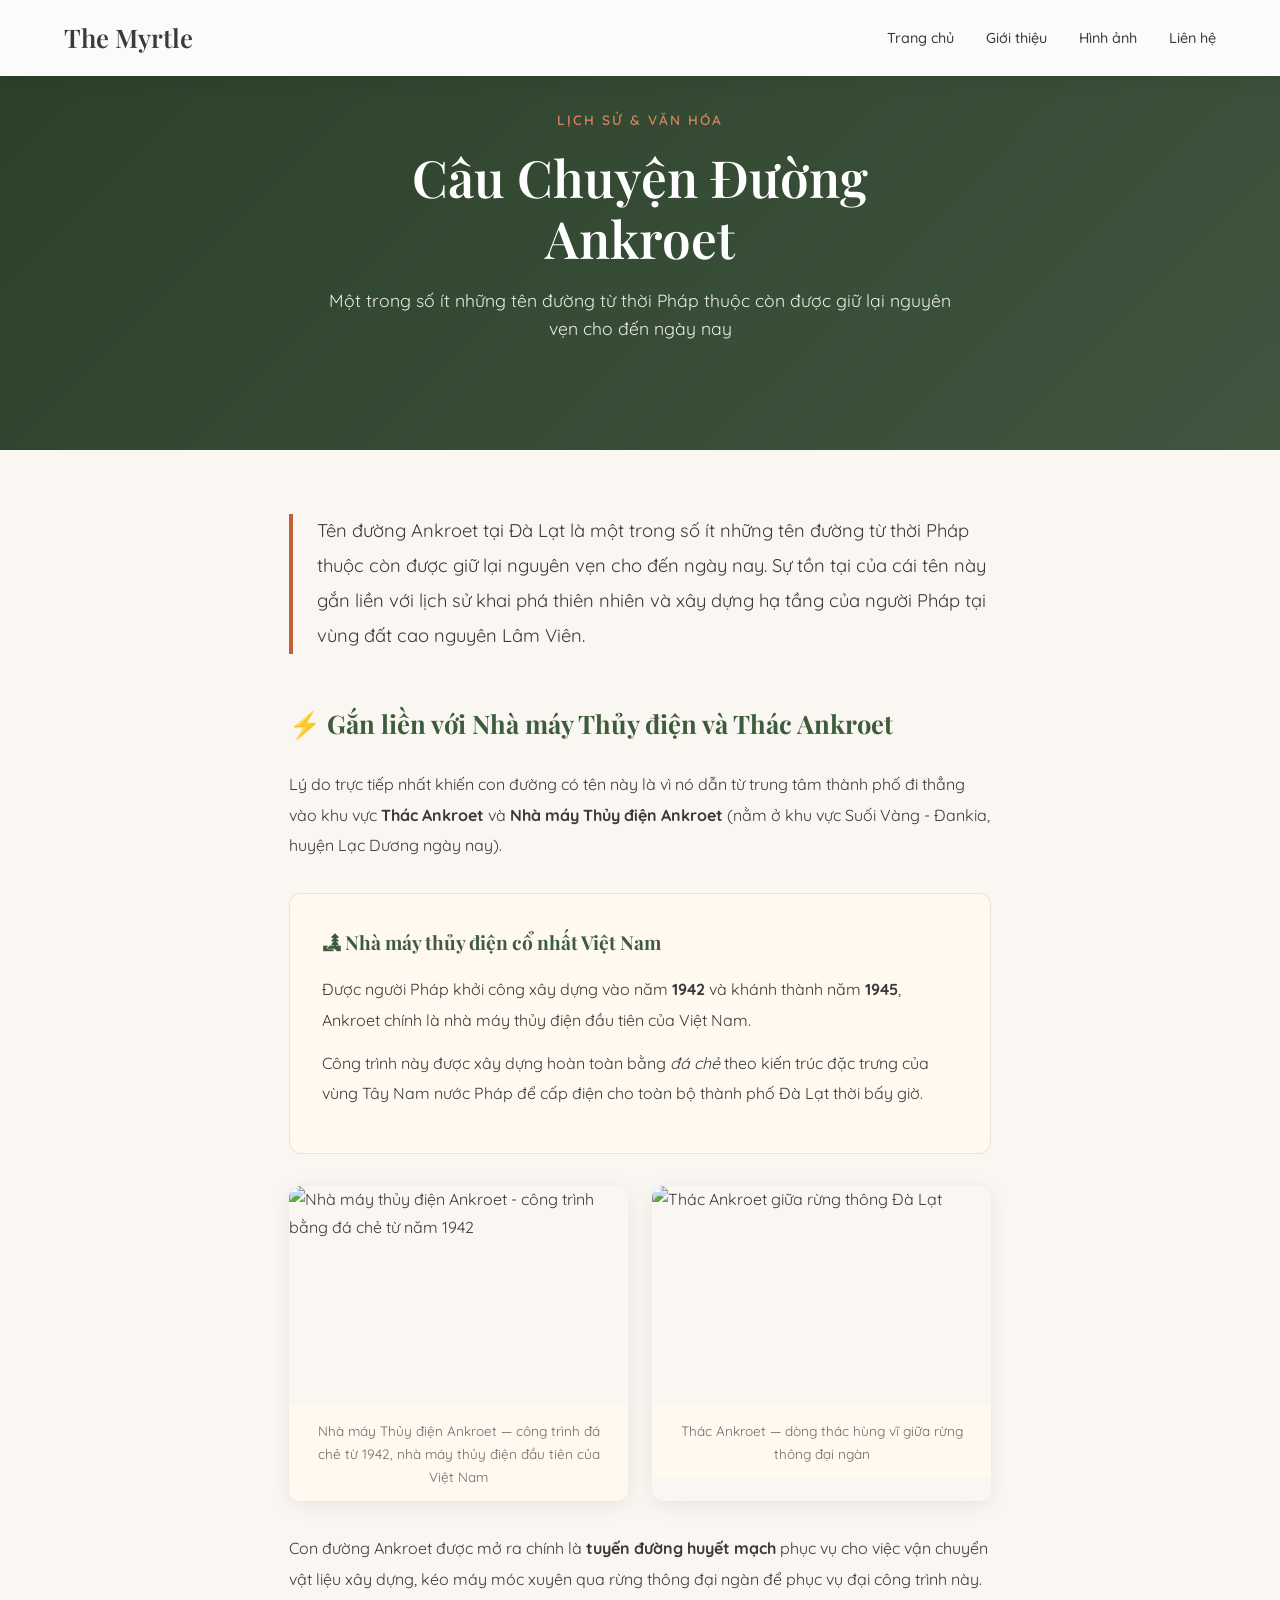
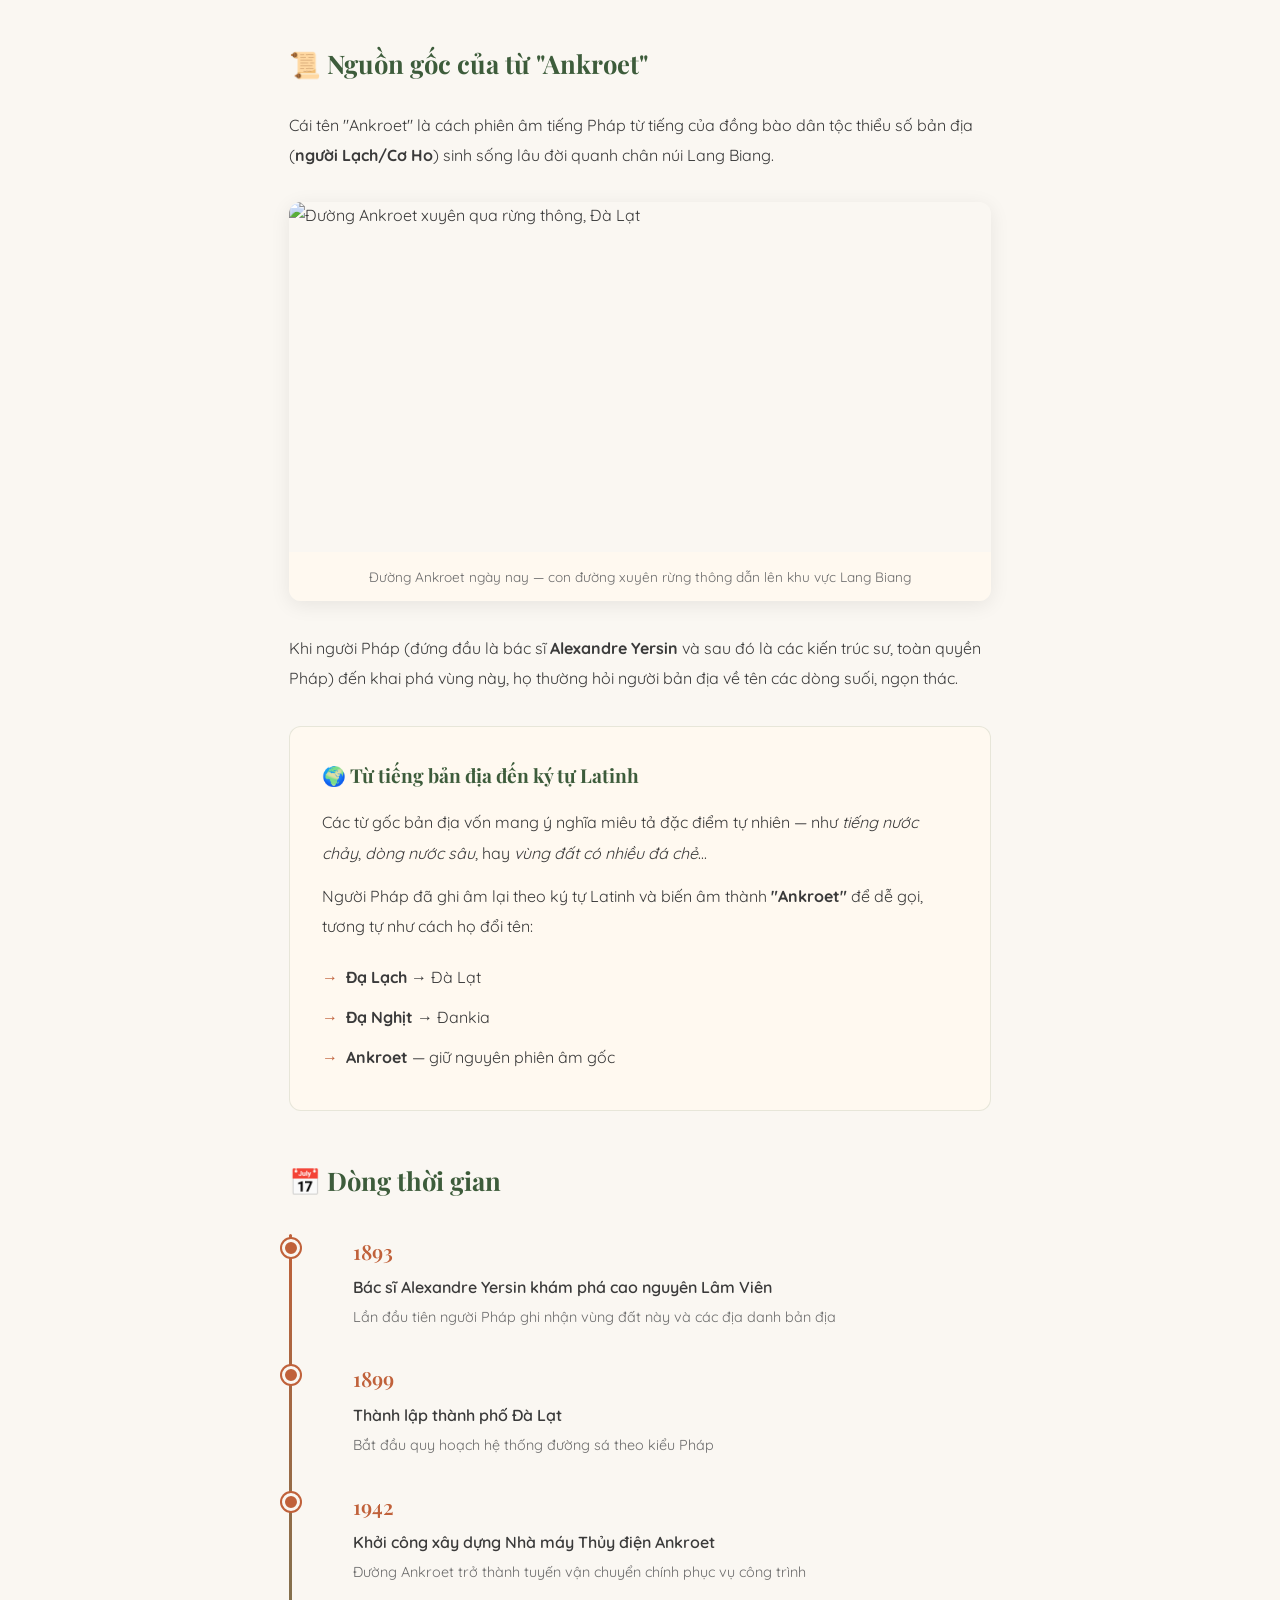
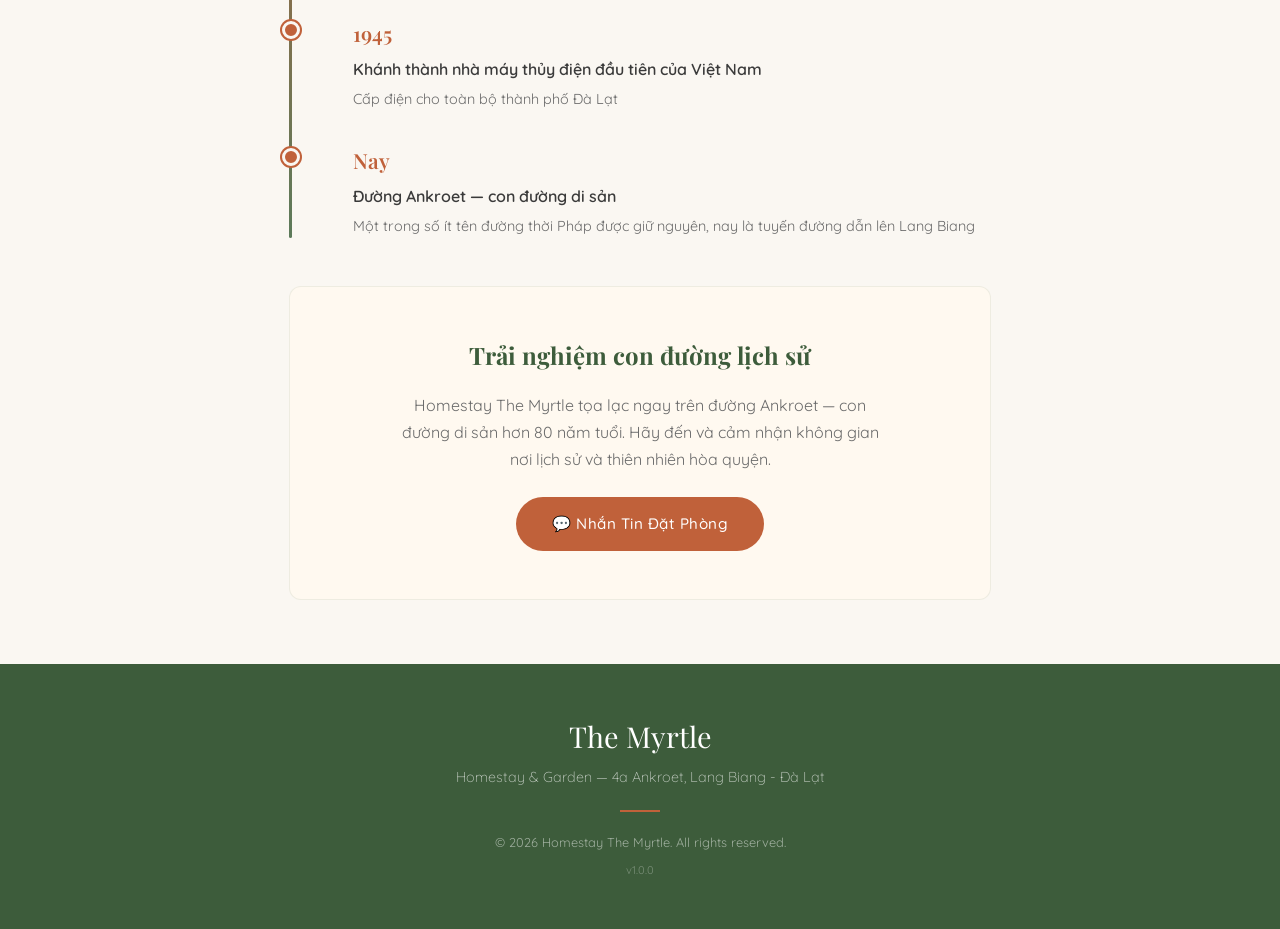
==== ankroet.html @ 42a33ee9 "Add Ankroet history page - story of the road name" ====
<!DOCTYPE html>
<html lang="vi">
<head>
    <meta charset="UTF-8">
    <meta name="viewport" content="width=device-width, initial-scale=1.0">
    <title>Câu chuyện đường Ankroet - Homestay The Myrtle</title>
    <meta name="description" content="Khám phá lịch sử con đường Ankroet - tuyến đường từ thời Pháp thuộc dẫn đến nhà máy thủy điện cổ nhất Việt Nam.">

    <link rel="icon" type="image/png" href="favicon.png">

    <!-- Open Graph -->
    <meta property="og:type" content="article">
    <meta property="og:title" content="Câu chuyện đường Ankroet - Đà Lạt">
    <meta property="og:description" content="Tên đường Ankroet là một trong số ít những tên đường từ thời Pháp thuộc còn được giữ lại nguyên vẹn cho đến ngày nay.">
    <meta property="og:image" content="images/og-image.jpg">

    <link rel="preconnect" href="https://fonts.googleapis.com">
    <link rel="preconnect" href="https://fonts.gstatic.com" crossorigin>
    <link href="https://fonts.googleapis.com/css2?family=Playfair+Display:ital,wght@0,400;0,600;1,400&family=Quicksand:wght@300;400;500;600&family=Noto+Sans+JP:wght@300;400;500&family=Noto+Sans+SC:wght@300;400;500&display=swap" rel="stylesheet">
    <link rel="stylesheet" href="style.css">
    <link rel="stylesheet" href="ankroet.css">
</head>
<body>
    <!-- Navigation -->
    <nav class="navbar navbar-solid">
        <div class="nav-container">
            <a href="index.html" class="nav-logo">The Myrtle</a>
            <ul class="nav-links">
                <li><a href="index.html">Trang chủ</a></li>
                <li><a href="index.html#about">Giới thiệu</a></li>
                <li><a href="index.html#gallery">Hình ảnh</a></li>
                <li><a href="index.html#contact">Liên hệ</a></li>
            </ul>
            <button class="nav-toggle" aria-label="Menu">
                <span></span>
                <span></span>
                <span></span>
            </button>
        </div>
    </nav>

    <!-- Article Header -->
    <section class="article-hero">
        <div class="article-hero-overlay"></div>
        <div class="article-hero-content">
            <p class="article-category">Lịch sử & Văn hóa</p>
            <h1>Câu Chuyện Đường Ankroet</h1>
            <p class="article-intro">Một trong số ít những tên đường từ thời Pháp thuộc còn được giữ lại nguyên vẹn cho đến ngày nay</p>
        </div>
    </section>

    <!-- Article Content -->
    <article class="article">
        <div class="container article-container">

            <div class="article-lead">
                <p>Tên đường Ankroet tại Đà Lạt là một trong số ít những tên đường từ thời Pháp thuộc còn được giữ lại nguyên vẹn cho đến ngày nay. Sự tồn tại của cái tên này gắn liền với lịch sử khai phá thiên nhiên và xây dựng hạ tầng của người Pháp tại vùng đất cao nguyên Lâm Viên.</p>
            </div>

            <!-- Section 1 -->
            <section class="article-section">
                <h2>&#9889; Gắn liền với Nhà máy Thủy điện và Thác Ankroet</h2>

                <p>Lý do trực tiếp nhất khiến con đường có tên này là vì nó dẫn từ trung tâm thành phố đi thẳng vào khu vực <strong>Thác Ankroet</strong> và <strong>Nhà máy Thủy điện Ankroet</strong> (nằm ở khu vực Suối Vàng - Đankia, huyện Lạc Dương ngày nay).</p>

                <div class="article-highlight">
                    <h3>&#127966; Nhà máy thủy điện cổ nhất Việt Nam</h3>
                    <p>Được người Pháp khởi công xây dựng vào năm <strong>1942</strong> và khánh thành năm <strong>1945</strong>, Ankroet chính là nhà máy thủy điện đầu tiên của Việt Nam.</p>
                    <p>Công trình này được xây dựng hoàn toàn bằng <em>đá chẻ</em> theo kiến trúc đặc trưng của vùng Tây Nam nước Pháp để cấp điện cho toàn bộ thành phố Đà Lạt thời bấy giờ.</p>
                </div>

                <div class="article-image-grid">
                    <figure>
                        <img src="images/ankroet-hydropower.jpg" alt="Nhà máy thủy điện Ankroet - công trình bằng đá chẻ từ năm 1942">
                        <figcaption>Nhà máy Thủy điện Ankroet — công trình đá chẻ từ 1942, nhà máy thủy điện đầu tiên của Việt Nam</figcaption>
                    </figure>
                    <figure>
                        <img src="images/ankroet-waterfall.jpg" alt="Thác Ankroet giữa rừng thông Đà Lạt">
                        <figcaption>Thác Ankroet — dòng thác hùng vĩ giữa rừng thông đại ngàn</figcaption>
                    </figure>
                </div>

                <p>Con đường Ankroet được mở ra chính là <strong>tuyến đường huyết mạch</strong> phục vụ cho việc vận chuyển vật liệu xây dựng, kéo máy móc xuyên qua rừng thông đại ngàn để phục vụ đại công trình này.</p>
            </section>

            <!-- Section 2 -->
            <section class="article-section">
                <h2>&#128220; Nguồn gốc của từ "Ankroet"</h2>

                <p>Cái tên "Ankroet" là cách phiên âm tiếng Pháp từ tiếng của đồng bào dân tộc thiểu số bản địa (<strong>người Lạch/Cơ Ho</strong>) sinh sống lâu đời quanh chân núi Lang Biang.</p>

                <div class="article-image-single">
                    <figure>
                        <img src="images/ankroet-road.jpg" alt="Đường Ankroet xuyên qua rừng thông, Đà Lạt">
                        <figcaption>Đường Ankroet ngày nay — con đường xuyên rừng thông dẫn lên khu vực Lang Biang</figcaption>
                    </figure>
                </div>

                <p>Khi người Pháp (đứng đầu là bác sĩ <strong>Alexandre Yersin</strong> và sau đó là các kiến trúc sư, toàn quyền Pháp) đến khai phá vùng này, họ thường hỏi người bản địa về tên các dòng suối, ngọn thác.</p>

                <div class="article-highlight">
                    <h3>&#127757; Từ tiếng bản địa đến ký tự Latinh</h3>
                    <p>Các từ gốc bản địa vốn mang ý nghĩa miêu tả đặc điểm tự nhiên — như <em>tiếng nước chảy</em>, <em>dòng nước sâu</em>, hay <em>vùng đất có nhiều đá chẻ</em>...</p>
                    <p>Người Pháp đã ghi âm lại theo ký tự Latinh và biến âm thành <strong>"Ankroet"</strong> để dễ gọi, tương tự như cách họ đổi tên:</p>
                    <ul>
                        <li><strong>Đạ Lạch</strong> → Đà Lạt</li>
                        <li><strong>Đạ Nghịt</strong> → Đankia</li>
                        <li><strong>Ankroet</strong> — giữ nguyên phiên âm gốc</li>
                    </ul>
                </div>
            </section>

            <!-- Timeline -->
            <section class="article-section">
                <h2>&#128197; Dòng thời gian</h2>
                <div class="timeline">
                    <div class="timeline-item">
                        <div class="timeline-year">1893</div>
                        <div class="timeline-content">
                            <h4>Bác sĩ Alexandre Yersin khám phá cao nguyên Lâm Viên</h4>
                            <p>Lần đầu tiên người Pháp ghi nhận vùng đất này và các địa danh bản địa</p>
                        </div>
                    </div>
                    <div class="timeline-item">
                        <div class="timeline-year">1899</div>
                        <div class="timeline-content">
                            <h4>Thành lập thành phố Đà Lạt</h4>
                            <p>Bắt đầu quy hoạch hệ thống đường sá theo kiểu Pháp</p>
                        </div>
                    </div>
                    <div class="timeline-item">
                        <div class="timeline-year">1942</div>
                        <div class="timeline-content">
                            <h4>Khởi công xây dựng Nhà máy Thủy điện Ankroet</h4>
                            <p>Đường Ankroet trở thành tuyến vận chuyển chính phục vụ công trình</p>
                        </div>
                    </div>
                    <div class="timeline-item">
                        <div class="timeline-year">1945</div>
                        <div class="timeline-content">
                            <h4>Khánh thành nhà máy thủy điện đầu tiên của Việt Nam</h4>
                            <p>Cấp điện cho toàn bộ thành phố Đà Lạt</p>
                        </div>
                    </div>
                    <div class="timeline-item">
                        <div class="timeline-year">Nay</div>
                        <div class="timeline-content">
                            <h4>Đường Ankroet — con đường di sản</h4>
                            <p>Một trong số ít tên đường thời Pháp được giữ nguyên, nay là tuyến đường dẫn lên Lang Biang</p>
                        </div>
                    </div>
                </div>
            </section>

            <!-- CTA -->
            <section class="article-cta">
                <h3>Trải nghiệm con đường lịch sử</h3>
                <p>Homestay The Myrtle tọa lạc ngay trên đường Ankroet — con đường di sản hơn 80 năm tuổi. Hãy đến và cảm nhận không gian nơi lịch sử và thiên nhiên hòa quyện.</p>
                <a href="https://www.facebook.com/themyrtlehome" target="_blank" rel="noopener noreferrer" class="btn-primary">&#128172; Nhắn Tin Đặt Phòng</a>
            </section>

        </div>
    </article>

    <!-- Footer -->
    <footer class="footer">
        <div class="container">
            <div class="footer-content">
                <div class="footer-logo">The Myrtle</div>
                <p class="footer-tagline">Homestay & Garden — 4a Ankroet, Lang Biang - Đà Lạt</p>
                <div class="footer-divider"></div>
                <p class="footer-copy">&copy; 2026 Homestay The Myrtle. All rights reserved.</p>
                <p class="footer-version">v1.0.0</p>
            </div>
        </div>
    </footer>

    <script src="script.js"></script>
</body>
</html>
---- style.css ----
/* ========================================
   Homestay The Myrtle - Landing Page
   Style: Dalat dreamy, soft, poetic
   ======================================== */

:root {
    --color-primary: #5c7a5a;
    --color-primary-light: #8fad8c;
    --color-primary-dark: #3d5c3b;
    --color-terracotta: #c0613a;
    --color-terracotta-light: #d4835f;
    --color-cream: #faf7f2;
    --color-warm-white: #fff9f0;
    --color-text: #3a3a3a;
    --color-text-light: #6b6b6b;
    --color-gold: #b8964e;
    --font-heading: 'Playfair Display', Georgia, serif;
    --font-body: 'Quicksand', 'Segoe UI', sans-serif;
    --shadow-soft: 0 4px 20px rgba(0, 0, 0, 0.08);
    --shadow-medium: 0 8px 30px rgba(0, 0, 0, 0.12);
    --radius: 12px;
    --transition: all 0.3s ease;
}

/* Reset & Base */
* {
    margin: 0;
    padding: 0;
    box-sizing: border-box;
}

html {
    scroll-behavior: smooth;
}

body {
    font-family: var(--font-body);
    color: var(--color-text);
    background-color: var(--color-cream);
    line-height: 1.7;
    overflow-x: hidden;
}

img {
    max-width: 100%;
    height: auto;
    display: block;
}

a {
    text-decoration: none;
    color: inherit;
}

.container {
    max-width: 1200px;
    margin: 0 auto;
    padding: 0 24px;
}

/* ========================================
   Navigation
   ======================================== */
.navbar {
    position: fixed;
    top: 0;
    left: 0;
    right: 0;
    z-index: 1000;
    padding: 16px 0;
    transition: var(--transition);
    background: transparent;
}

.navbar.scrolled {
    background: rgba(250, 247, 242, 0.95);
    backdrop-filter: blur(10px);
    box-shadow: var(--shadow-soft);
    padding: 12px 0;
}

.nav-container {
    max-width: 1200px;
    margin: 0 auto;
    padding: 0 24px;
    display: flex;
    align-items: center;
    justify-content: space-between;
}

.nav-logo {
    font-family: var(--font-heading);
    font-size: 1.6rem;
    font-weight: 600;
    color: #fff;
    transition: var(--transition);
}

.navbar.scrolled .nav-logo {
    color: var(--color-primary-dark);
}

.nav-links {
    display: flex;
    list-style: none;
    gap: 32px;
}

.nav-links a {
    font-size: 0.9rem;
    font-weight: 500;
    color: rgba(255, 255, 255, 0.9);
    transition: var(--transition);
    position: relative;
}

.nav-links a::after {
    content: '';
    position: absolute;
    bottom: -4px;
    left: 0;
    width: 0;
    height: 2px;
    background: var(--color-terracotta-light);
    transition: width 0.3s ease;
}

.nav-links a:hover::after {
    width: 100%;
}

.navbar.scrolled .nav-links a {
    color: var(--color-text);
}

/* Language Switcher */
.lang-switcher {
    display: flex;
    gap: 4px;
    margin-left: 16px;
}

.lang-btn {
    padding: 4px 10px;
    border: 1.5px solid rgba(255, 255, 255, 0.6);
    background: transparent;
    color: rgba(255, 255, 255, 0.85);
    font-family: var(--font-body);
    font-size: 0.72rem;
    font-weight: 500;
    border-radius: 20px;
    cursor: pointer;
    transition: var(--transition);
    letter-spacing: 0.3px;
}

.lang-btn:hover {
    background: rgba(255, 255, 255, 0.2);
    border-color: #fff;
}

.lang-btn.active {
    background: var(--color-terracotta);
    border-color: var(--color-terracotta);
    color: #fff;
}

.navbar.scrolled .lang-btn {
    border-color: rgba(60, 60, 60, 0.3);
    color: var(--color-text);
}

.navbar.scrolled .lang-btn:hover {
    background: rgba(0, 0, 0, 0.05);
    border-color: var(--color-text);
}

.navbar.scrolled .lang-btn.active {
    background: var(--color-terracotta);
    border-color: var(--color-terracotta);
    color: #fff;
}

.nav-toggle {
    display: none;
    flex-direction: column;
    gap: 5px;
    background: none;
    border: none;
    cursor: pointer;
    padding: 4px;
}

.nav-toggle span {
    width: 24px;
    height: 2px;
    background: #fff;
    transition: var(--transition);
}

.navbar.scrolled .nav-toggle span {
    background: var(--color-text);
}

/* ========================================
   Hero Section
   ======================================== */
.hero {
    position: relative;
    height: 100vh;
    min-height: 600px;
    display: flex;
    align-items: center;
    justify-content: center;
    background: url('images/exterior-garden.jpg') center/cover no-repeat;
}

.hero-overlay {
    position: absolute;
    inset: 0;
    background: linear-gradient(
        to bottom,
        rgba(30, 50, 30, 0.4) 0%,
        rgba(30, 50, 30, 0.5) 50%,
        rgba(30, 50, 30, 0.7) 100%
    );
}

.hero-content {
    position: relative;
    text-align: center;
    color: #fff;
    padding: 24px;
}

.hero-subtitle {
    font-family: var(--font-body);
    font-size: 1rem;
    font-weight: 300;
    letter-spacing: 4px;
    text-transform: uppercase;
    margin-bottom: 8px;
    opacity: 0.9;
}

.hero-title {
    font-family: var(--font-heading);
    font-size: clamp(3rem, 8vw, 5.5rem);
    font-weight: 600;
    line-height: 1.1;
    margin-bottom: 8px;
    text-shadow: 0 2px 20px rgba(0, 0, 0, 0.3);
}

.hero-tagline {
    font-family: var(--font-heading);
    font-style: italic;
    font-size: 1.3rem;
    opacity: 0.9;
    margin-bottom: 24px;
}

.hero-description {
    font-size: 1rem;
    font-weight: 300;
    line-height: 1.8;
    max-width: 500px;
    margin: 0 auto 40px;
    opacity: 0.85;
}

.btn-primary {
    display: inline-block;
    padding: 14px 36px;
    background: var(--color-terracotta);
    color: #fff;
    font-family: var(--font-body);
    font-size: 0.95rem;
    font-weight: 500;
    border-radius: 50px;
    transition: var(--transition);
    letter-spacing: 0.5px;
}

.btn-primary:hover {
    background: var(--color-terracotta-light);
    transform: translateY(-2px);
    box-shadow: 0 8px 25px rgba(192, 97, 58, 0.3);
}

.btn-secondary {
    display: inline-block;
    padding: 10px 24px;
    background: transparent;
    color: var(--color-primary);
    font-family: var(--font-body);
    font-size: 0.9rem;
    font-weight: 500;
    border: 2px solid var(--color-primary);
    border-radius: 50px;
    transition: var(--transition);
    margin: 1rem 0;
}

.btn-secondary:hover {
    background: var(--color-primary);
    color: #fff;
    transform: translateY(-2px);
}

.hero-scroll {
    position: absolute;
    bottom: 40px;
    left: 50%;
    transform: translateX(-50%);
    color: rgba(255, 255, 255, 0.7);
    font-size: 1.5rem;
    animation: bounce 2s infinite;
}

@keyframes bounce {
    0%, 20%, 50%, 80%, 100% { transform: translateX(-50%) translateY(0); }
    40% { transform: translateX(-50%) translateY(-10px); }
    60% { transform: translateX(-50%) translateY(-5px); }
}

/* ========================================
   About Section
   ======================================== */
.about {
    padding: 100px 0;
    background: var(--color-warm-white);
}

.about-grid {
    display: grid;
    grid-template-columns: 1fr 1fr;
    gap: 60px;
    align-items: center;
}

.about-image {
    border-radius: var(--radius);
    overflow: hidden;
    box-shadow: var(--shadow-medium);
}

.about-image img {
    width: 100%;
    height: 500px;
    object-fit: cover;
    transition: transform 0.6s ease;
}

.about-image:hover img {
    transform: scale(1.03);
}

.section-title {
    font-family: var(--font-heading);
    font-size: 2.2rem;
    color: var(--color-primary-dark);
    margin-bottom: 12px;
}

.title-divider {
    width: 60px;
    height: 3px;
    background: var(--color-terracotta);
    margin-bottom: 24px;
    border-radius: 2px;
}

.title-divider.center {
    margin-left: auto;
    margin-right: auto;
}

.text-center {
    text-align: center;
}

.about-content p {
    margin-bottom: 16px;
    color: var(--color-text-light);
    font-size: 0.95rem;
}

.about-features {
    display: flex;
    gap: 24px;
    margin-top: 32px;
    flex-wrap: wrap;
}

.feature {
    display: flex;
    align-items: center;
    gap: 8px;
    font-size: 0.9rem;
    font-weight: 500;
    color: var(--color-primary-dark);
}

.feature-icon {
    font-size: 1.3rem;
}

/* ========================================
   Gallery Section
   ======================================== */
.gallery {
    padding: 100px 0;
    background: var(--color-cream);
}

.section-subtitle {
    text-align: center;
    color: var(--color-text-light);
    font-size: 1rem;
    margin-bottom: 48px;
    font-weight: 300;
}

.gallery-grid {
    display: grid;
    grid-template-columns: repeat(3, 1fr);
    gap: 16px;
}

.gallery-item {
    position: relative;
    border-radius: var(--radius);
    overflow: hidden;
    cursor: pointer;
    aspect-ratio: 1;
}

.gallery-item.large {
    grid-column: span 2;
    aspect-ratio: 2/1;
}

.gallery-item img {
    width: 100%;
    height: 100%;
    object-fit: cover;
    transition: transform 0.6s ease;
}

.gallery-item:hover img {
    transform: scale(1.08);
}

.gallery-overlay {
    position: absolute;
    inset: 0;
    background: rgba(30, 50, 30, 0.5);
    display: flex;
    align-items: center;
    justify-content: center;
    opacity: 0;
    transition: opacity 0.3s ease;
}

.gallery-item:hover .gallery-overlay {
    opacity: 1;
}

.gallery-overlay span {
    color: #fff;
    font-family: var(--font-heading);
    font-size: 1.1rem;
    font-style: italic;
}

/* ========================================
   Destinations Section
   ======================================== */
.destinations {
    padding: 100px 0;
    background: #f4f9f4;
}

.dest-category {
    margin-bottom: 48px;
}

.dest-category:last-child {
    margin-bottom: 0;
}

.dest-category-title {
    font-family: var(--font-heading);
    font-size: 1.3rem;
    color: var(--color-primary-dark);
    margin-bottom: 20px;
    padding-bottom: 10px;
    border-bottom: 1px solid rgba(92, 122, 90, 0.15);
}

.dest-grid {
    display: grid;
    grid-template-columns: repeat(2, 1fr);
    gap: 16px;
}

.dest-card {
    display: flex;
    align-items: flex-start;
    gap: 16px;
    background: #fff;
    padding: 20px 24px;
    border-radius: var(--radius);
    box-shadow: var(--shadow-soft);
    transition: var(--transition);
    border-left: 3px solid transparent;
}

.dest-card:hover {
    transform: translateY(-3px);
    box-shadow: var(--shadow-medium);
    border-left-color: var(--color-terracotta);
}

.dest-icon {
    font-size: 1.8rem;
    flex-shrink: 0;
    margin-top: 2px;
}

.dest-info h4 {
    font-family: var(--font-heading);
    font-size: 1rem;
    color: var(--color-primary-dark);
    margin-bottom: 6px;
}

.dest-info p {
    font-size: 0.85rem;
    color: var(--color-text-light);
    line-height: 1.6;
    margin-bottom: 8px;
}

.dest-distance {
    display: inline-block;
    font-size: 0.75rem;
    font-weight: 600;
    color: var(--color-terracotta);
    background: rgba(192, 97, 58, 0.08);
    padding: 3px 10px;
    border-radius: 20px;
}

@media (max-width: 768px) {
    .dest-grid {
        grid-template-columns: 1fr;
    }
}

/* ========================================
   Amenities Section
   ======================================== */
.amenities {
    padding: 100px 0;
    background: var(--color-warm-white);
}

.amenities-grid {
    display: grid;
    grid-template-columns: repeat(3, 1fr);
    gap: 24px;
}

.amenity-card {
    background: #fff;
    padding: 40px 28px;
    border-radius: var(--radius);
    text-align: center;
    box-shadow: var(--shadow-soft);
    transition: var(--transition);
}

.amenity-card:hover {
    transform: translateY(-6px);
    box-shadow: var(--shadow-medium);
}

.amenity-icon {
    font-size: 2.5rem;
    margin-bottom: 16px;
}

.amenity-card h3 {
    font-family: var(--font-heading);
    font-size: 1.1rem;
    color: var(--color-primary-dark);
    margin-bottom: 12px;
}

.amenity-card p {
    font-size: 0.88rem;
    color: var(--color-text-light);
    line-height: 1.6;
}

/* ========================================
   Testimonial Section
   ======================================== */
.testimonial {
    padding: 80px 0;
    background: var(--color-primary-dark);
    text-align: center;
}

.testimonial-content blockquote {
    font-family: var(--font-heading);
    font-style: italic;
    font-size: 1.4rem;
    color: rgba(255, 255, 255, 0.9);
    max-width: 700px;
    margin: 0 auto 20px;
    line-height: 1.8;
}

.testimonial-author {
    color: var(--color-terracotta-light);
    font-size: 0.9rem;
    font-weight: 500;
}

/* ========================================
   Contact Section
   ======================================== */
.contact {
    padding: 100px 0;
    background: var(--color-cream);
}

.contact-grid {
    display: grid;
    grid-template-columns: 1fr 1fr;
    gap: 48px;
    margin-top: 48px;
    align-items: start;
}

.contact-info {
    display: flex;
    flex-direction: column;
    gap: 24px;
}

.contact-item {
    display: flex;
    align-items: flex-start;
    gap: 16px;
}

.contact-icon {
    font-size: 1.5rem;
    flex-shrink: 0;
    margin-top: 2px;
}

.contact-item h4 {
    font-size: 0.95rem;
    font-weight: 600;
    margin-bottom: 4px;
    color: var(--color-primary-dark);
}

.contact-item p {
    font-size: 0.9rem;
    color: var(--color-text-light);
}

.btn-map {
    margin-top: 8px;
    text-align: center;
}

.contact-map {
    border-radius: var(--radius);
    overflow: hidden;
    box-shadow: var(--shadow-soft);
}

.btn-booking {
    display: block;
    margin-top: 1rem;
    text-align: center;
    font-size: 1.1rem;
}

/* ========================================
   Footer
   ======================================== */
.footer {
    padding: 48px 0;
    background: var(--color-primary-dark);
    text-align: center;
}

.footer-logo {
    font-family: var(--font-heading);
    font-size: 1.8rem;
    color: #fff;
    margin-bottom: 4px;
}

.footer-tagline {
    color: rgba(255, 255, 255, 0.7);
    font-size: 0.9rem;
    font-weight: 300;
}

.footer-divider {
    width: 40px;
    height: 2px;
    background: var(--color-terracotta);
    margin: 20px auto;
}

.footer-copy {
    color: rgba(255, 255, 255, 0.5);
    font-size: 0.8rem;
}

.footer-version {
    color: rgba(255, 255, 255, 0.3);
    font-size: 0.7rem;
    margin-top: 0.5rem;
}

/* ========================================
   Animations
   ======================================== */
.fade-in {
    opacity: 0;
    transform: translateY(30px);
    transition: opacity 0.8s ease, transform 0.8s ease;
}

.fade-in.visible {
    opacity: 1;
    transform: translateY(0);
}

/* ========================================
   Responsive
   ======================================== */
@media (max-width: 992px) {
    .about-grid {
        grid-template-columns: 1fr;
        gap: 40px;
    }

    .about-image img {
        height: 350px;
    }

    .amenities-grid {
        grid-template-columns: repeat(2, 1fr);
    }

    .gallery-grid {
        grid-template-columns: repeat(2, 1fr);
    }

    .gallery-item.large {
        grid-column: span 2;
    }

    .contact-grid {
        grid-template-columns: 1fr;
    }
}

@media (max-width: 768px) {
    .nav-links {
        position: fixed;
        top: 0;
        right: -100%;
        width: 70%;
        height: 100vh;
        background: var(--color-cream);
        flex-direction: column;
        align-items: center;
        justify-content: center;
        gap: 32px;
        transition: right 0.4s ease;
        box-shadow: -5px 0 20px rgba(0, 0, 0, 0.1);
    }

    .nav-links.active {
        right: 0;
    }

    .nav-links a {
        color: var(--color-text) !important;
        font-size: 1.1rem;
    }

    .nav-toggle {
        display: flex;
    }

    .lang-switcher {
        margin-left: auto;
        margin-right: 12px;
    }

    .hero-title {
        font-size: 3rem;
    }

    .amenities-grid {
        grid-template-columns: 1fr;
    }

    .gallery-grid {
        grid-template-columns: 1fr;
    }

    .gallery-item.large {
        grid-column: span 1;
        aspect-ratio: 16/9;
    }

    .gallery-item {
        aspect-ratio: 4/3;
    }

    .about-features {
        flex-direction: column;
        gap: 12px;
    }

    .section-title {
        font-size: 1.8rem;
    }
}

@media (max-width: 480px) {
    .hero-title {
        font-size: 2.4rem;
    }

    .hero-description {
        font-size: 0.9rem;
    }

    .btn-primary {
        padding: 12px 28px;
        font-size: 0.88rem;
    }
}
---- ankroet.css ----
/* ========================================
   Ankroet Story Page Styles
   ======================================== */

/* Article Hero */
.article-hero {
    position: relative;
    height: 50vh;
    min-height: 350px;
    display: flex;
    align-items: center;
    justify-content: center;
    background: linear-gradient(135deg, var(--color-primary-dark), var(--color-primary));
    text-align: center;
    color: #fff;
}

.article-hero-overlay {
    position: absolute;
    inset: 0;
    background: rgba(0, 0, 0, 0.3);
}

.article-hero-content {
    position: relative;
    z-index: 2;
    padding: 0 2rem;
    max-width: 700px;
}

.article-category {
    font-family: var(--font-body);
    font-size: 0.85rem;
    font-weight: 600;
    text-transform: uppercase;
    letter-spacing: 2px;
    color: var(--color-terracotta-light);
    margin-bottom: 1rem;
}

.article-hero-content h1 {
    font-family: var(--font-heading);
    font-size: clamp(2rem, 5vw, 3.2rem);
    font-weight: 600;
    margin-bottom: 1rem;
    line-height: 1.2;
}

.article-intro {
    font-size: 1.1rem;
    opacity: 0.9;
    line-height: 1.6;
}

/* Article Body */
.article {
    padding: 4rem 0;
}

.article-container {
    max-width: 750px;
    margin: 0 auto;
}

.article-lead {
    font-size: 1.15rem;
    line-height: 1.9;
    color: var(--color-text);
    border-left: 4px solid var(--color-terracotta);
    padding-left: 1.5rem;
    margin-bottom: 3rem;
}

.article-section {
    margin-bottom: 3rem;
}

.article-section h2 {
    font-family: var(--font-heading);
    font-size: 1.6rem;
    color: var(--color-primary-dark);
    margin-bottom: 1.5rem;
}

.article-section p {
    font-size: 1rem;
    line-height: 1.9;
    margin-bottom: 1.2rem;
    color: var(--color-text);
}

/* Highlight Box */
.article-highlight {
    background: var(--color-warm-white);
    border: 1px solid rgba(92, 122, 90, 0.15);
    border-radius: var(--radius);
    padding: 2rem;
    margin: 2rem 0;
}

.article-highlight h3 {
    font-family: var(--font-heading);
    font-size: 1.2rem;
    color: var(--color-primary-dark);
    margin-bottom: 1rem;
}

.article-highlight p {
    margin-bottom: 0.8rem;
}

.article-highlight ul {
    list-style: none;
    padding: 0;
    margin-top: 1rem;
}

.article-highlight ul li {
    padding: 0.4rem 0;
    padding-left: 1.5rem;
    position: relative;
    font-size: 1rem;
    line-height: 1.7;
}

.article-highlight ul li::before {
    content: "\2192";
    position: absolute;
    left: 0;
    color: var(--color-terracotta);
    font-weight: 600;
}

/* Images */
.article-image-grid {
    display: grid;
    grid-template-columns: 1fr 1fr;
    gap: 1.5rem;
    margin: 2rem 0;
}

.article-image-single {
    margin: 2rem 0;
}

.article-image-grid figure,
.article-image-single figure {
    margin: 0;
    border-radius: var(--radius);
    overflow: hidden;
    box-shadow: var(--shadow-soft);
}

.article-image-grid img,
.article-image-single img {
    width: 100%;
    height: 220px;
    object-fit: cover;
    transition: transform 0.4s ease;
}

.article-image-single img {
    height: 350px;
}

.article-image-grid figure:hover img,
.article-image-single figure:hover img {
    transform: scale(1.03);
}

figcaption {
    padding: 0.8rem 1rem;
    font-size: 0.85rem;
    color: var(--color-text-light);
    text-align: center;
    background: var(--color-warm-white);
}

/* Timeline */
.timeline {
    position: relative;
    padding-left: 2rem;
    margin: 2rem 0;
}

.timeline::before {
    content: '';
    position: absolute;
    left: 0;
    top: 0;
    bottom: 0;
    width: 3px;
    background: linear-gradient(to bottom, var(--color-terracotta), var(--color-primary));
    border-radius: 3px;
}

.timeline-item {
    position: relative;
    padding-left: 2rem;
    padding-bottom: 2rem;
}

.timeline-item:last-child {
    padding-bottom: 0;
}

.timeline-item::before {
    content: '';
    position: absolute;
    left: -2.45rem;
    top: 0.3rem;
    width: 12px;
    height: 12px;
    background: var(--color-terracotta);
    border-radius: 50%;
    border: 3px solid var(--color-cream);
    box-shadow: 0 0 0 2px var(--color-terracotta);
}

.timeline-year {
    font-family: var(--font-heading);
    font-size: 1.3rem;
    font-weight: 600;
    color: var(--color-terracotta);
    margin-bottom: 0.3rem;
}

.timeline-content h4 {
    font-size: 1rem;
    font-weight: 600;
    color: var(--color-text);
    margin-bottom: 0.3rem;
}

.timeline-content p {
    font-size: 0.9rem;
    color: var(--color-text-light);
    line-height: 1.6;
    margin: 0;
}

/* CTA Section */
.article-cta {
    text-align: center;
    background: var(--color-warm-white);
    border-radius: var(--radius);
    padding: 3rem 2rem;
    margin-top: 3rem;
    border: 1px solid rgba(92, 122, 90, 0.1);
}

.article-cta h3 {
    font-family: var(--font-heading);
    font-size: 1.5rem;
    color: var(--color-primary-dark);
    margin-bottom: 1rem;
}

.article-cta p {
    max-width: 500px;
    margin: 0 auto 1.5rem;
    color: var(--color-text-light);
    line-height: 1.7;
}

/* Navbar solid override */
.navbar-solid {
    background: rgba(255, 255, 255, 0.98);
    box-shadow: var(--shadow-soft);
}

.navbar-solid .nav-logo,
.navbar-solid .nav-links a {
    color: var(--color-text);
}

/* Responsive */
@media (max-width: 768px) {
    .article-hero {
        height: 40vh;
        min-height: 280px;
    }

    .article-image-grid {
        grid-template-columns: 1fr;
    }

    .article-image-grid img {
        height: 200px;
    }

    .article-image-single img {
        height: 250px;
    }

    .article-container {
        padding: 0 1.5rem;
    }

    .article-highlight {
        padding: 1.5rem;
    }

    .article-cta {
        padding: 2rem 1.5rem;
    }
}
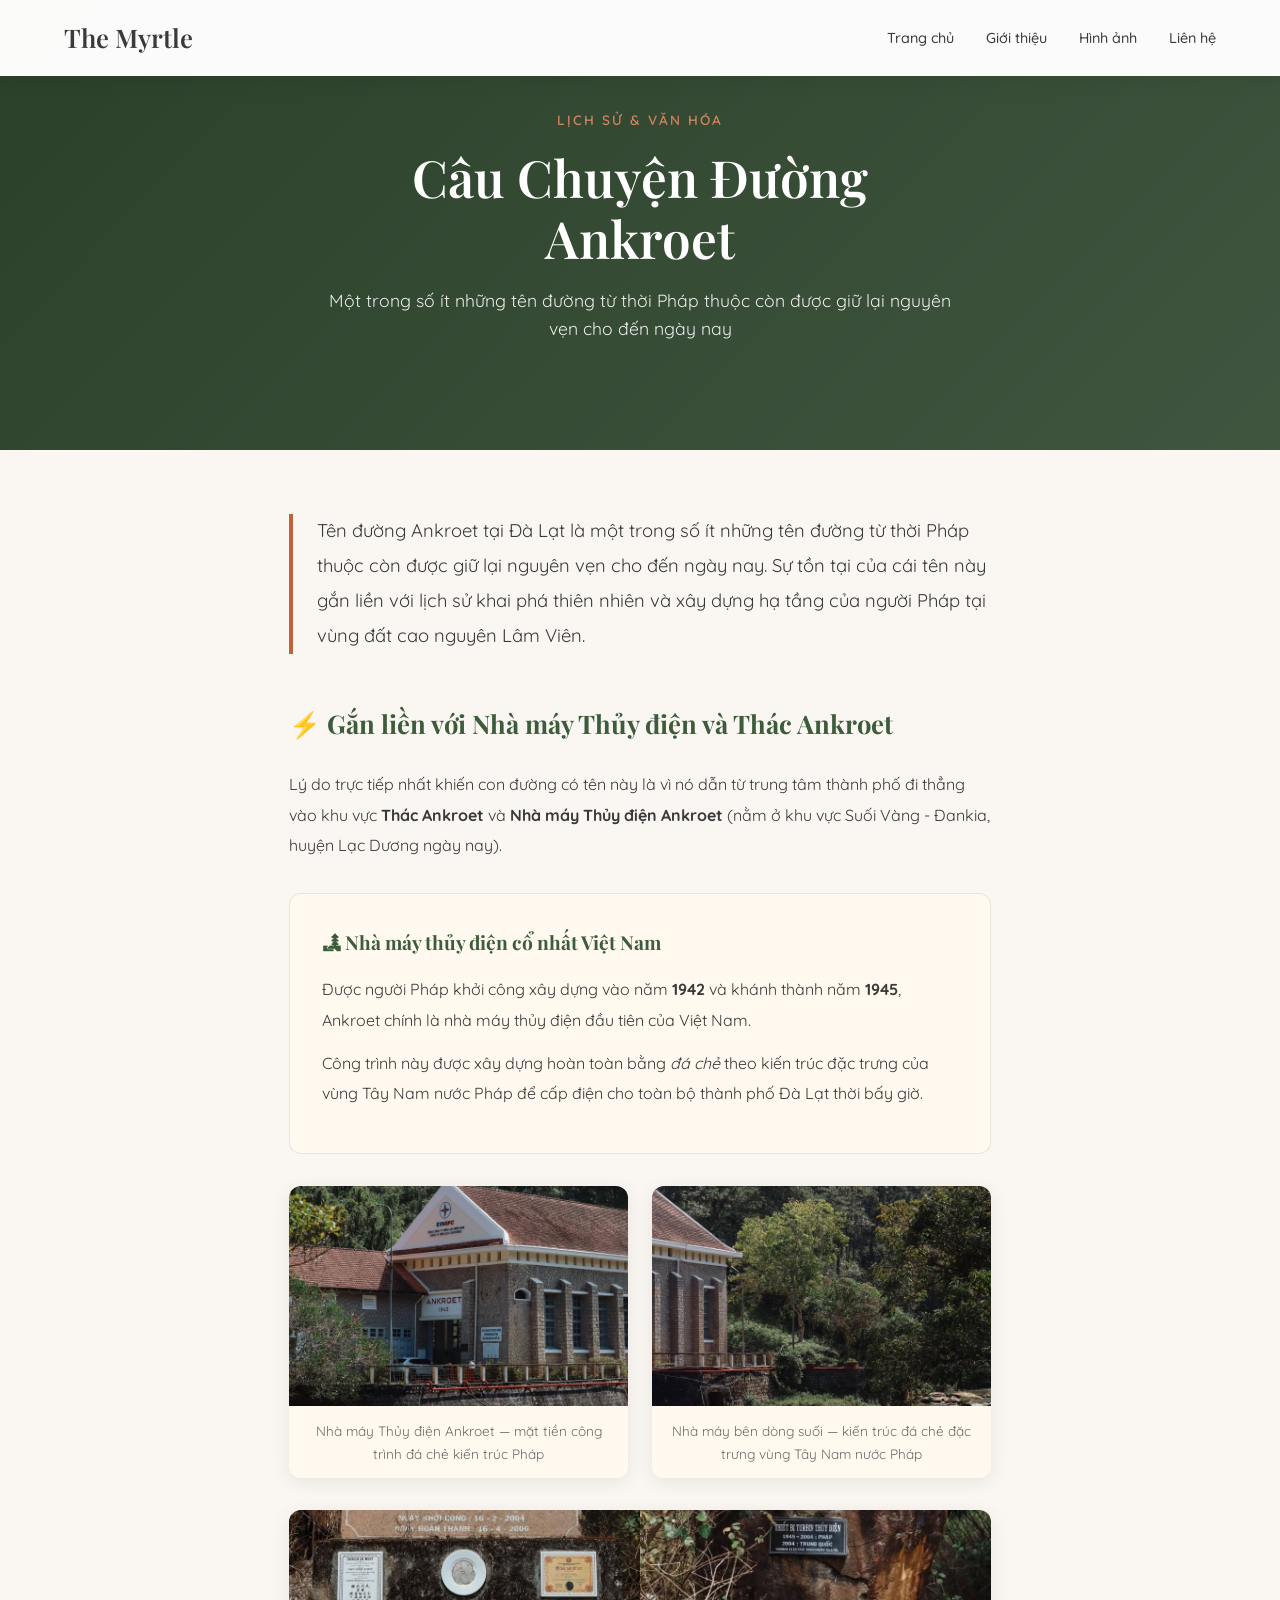
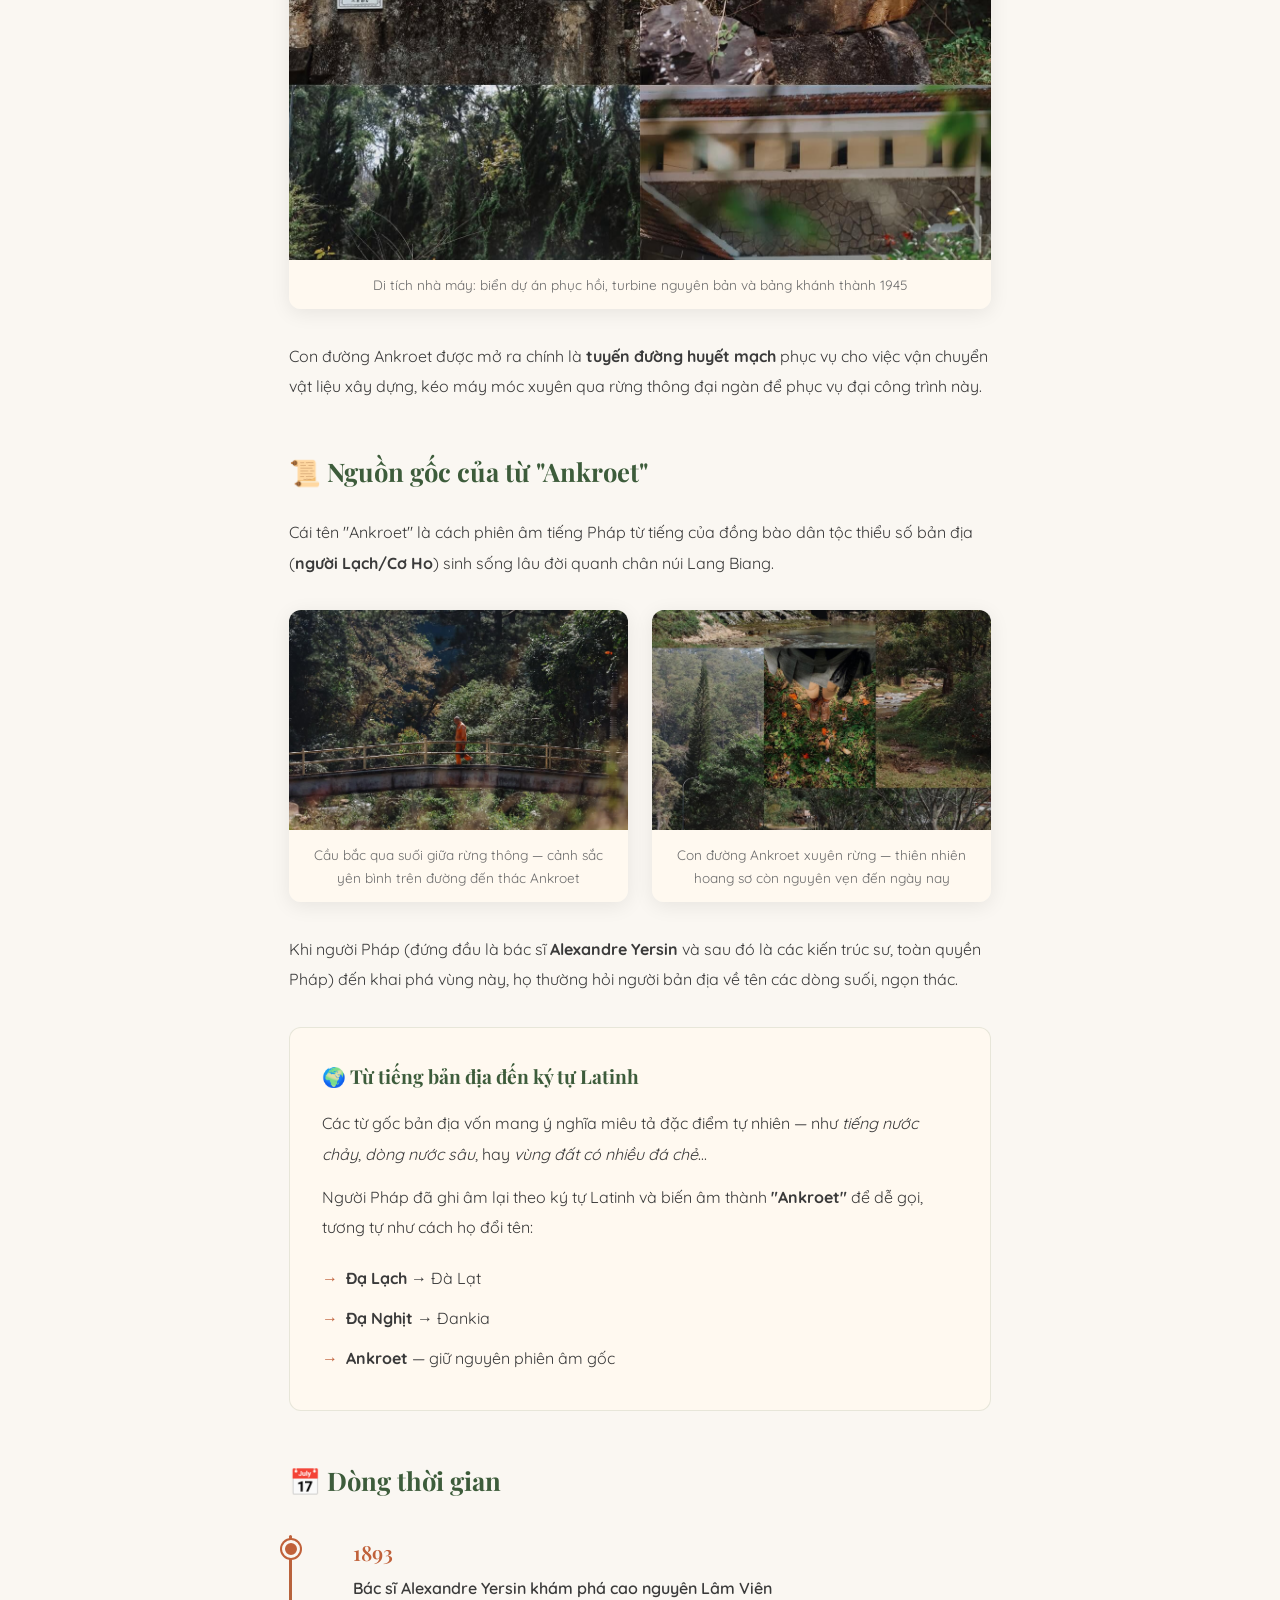
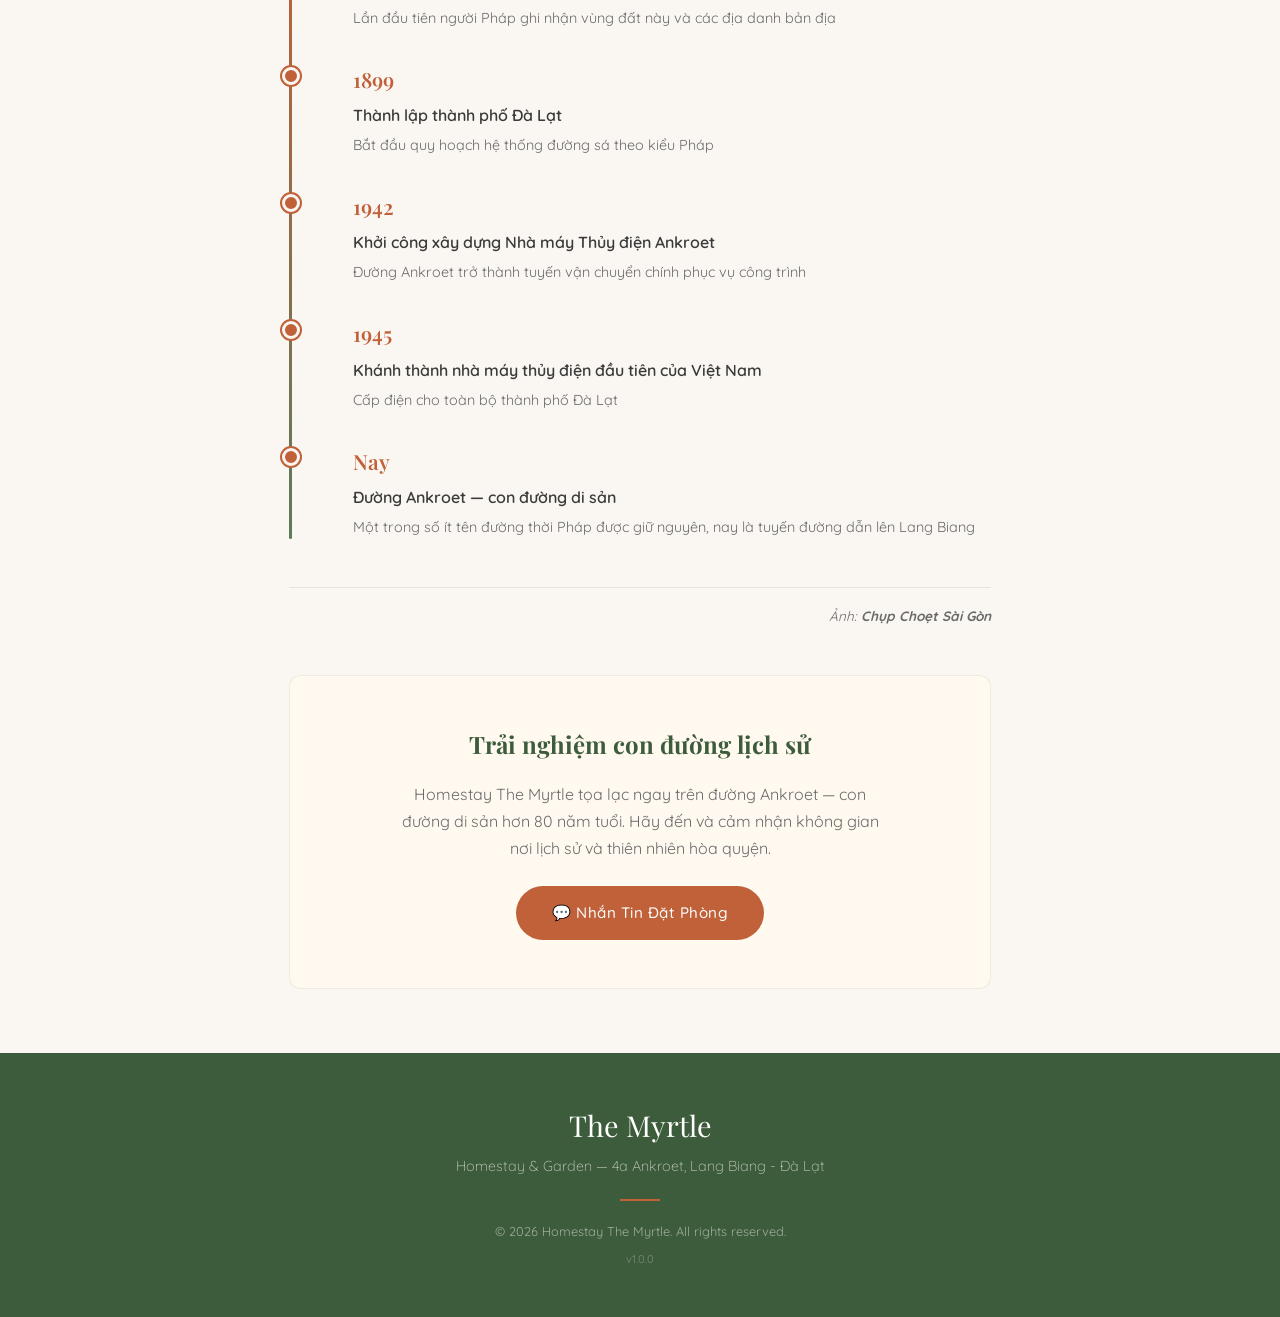
==== commit c3025c92: "Add Ankroet photos (credit: Chụp Choẹt Sài Gòn) and update page layout" ====
--- a/ankroet.html
+++ b/ankroet.html
@@ -71,12 +71,19 @@
 
                 <div class="article-image-grid">
                     <figure>
-                        <img src="images/ankroet-hydropower.jpg" alt="Nhà máy thủy điện Ankroet - công trình bằng đá chẻ từ năm 1942">
-                        <figcaption>Nhà máy Thủy điện Ankroet — công trình đá chẻ từ 1942, nhà máy thủy điện đầu tiên của Việt Nam</figcaption>
+                        <img src="images/ankroet-1.jpg" alt="Nhà máy thủy điện Ankroet - mặt tiền công trình đá chẻ với chữ ANKROET 1943">
+                        <figcaption>Nhà máy Thủy điện Ankroet — mặt tiền công trình đá chẻ kiến trúc Pháp</figcaption>
                     </figure>
                     <figure>
-                        <img src="images/ankroet-waterfall.jpg" alt="Thác Ankroet giữa rừng thông Đà Lạt">
-                        <figcaption>Thác Ankroet — dòng thác hùng vĩ giữa rừng thông đại ngàn</figcaption>
+                        <img src="images/ankroet-4.jpg" alt="Nhà máy thủy điện Ankroet nhìn từ bên suối">
+                        <figcaption>Nhà máy bên dòng suối — kiến trúc đá chẻ đặc trưng vùng Tây Nam nước Pháp</figcaption>
+                    </figure>
+                </div>
+
+                <div class="article-image-single">
+                    <figure>
+                        <img src="images/ankroet-3.jpg" alt="Biển dự án phục hồi nhà máy thủy điện Ankroet, turbine cũ và bảng ANKROET 1945">
+                        <figcaption>Di tích nhà máy: biển dự án phục hồi, turbine nguyên bản và bảng khánh thành 1945</figcaption>
                     </figure>
                 </div>
 
@@ -89,10 +96,14 @@
 
                 <p>Cái tên "Ankroet" là cách phiên âm tiếng Pháp từ tiếng của đồng bào dân tộc thiểu số bản địa (<strong>người Lạch/Cơ Ho</strong>) sinh sống lâu đời quanh chân núi Lang Biang.</p>
 
-                <div class="article-image-single">
+                <div class="article-image-grid">
                     <figure>
-                        <img src="images/ankroet-road.jpg" alt="Đường Ankroet xuyên qua rừng thông, Đà Lạt">
-                        <figcaption>Đường Ankroet ngày nay — con đường xuyên rừng thông dẫn lên khu vực Lang Biang</figcaption>
+                        <img src="images/ankroet-2.jpg" alt="Cầu bắc qua suối giữa rừng thông khu vực Ankroet">
+                        <figcaption>Cầu bắc qua suối giữa rừng thông — cảnh sắc yên bình trên đường đến thác Ankroet</figcaption>
+                    </figure>
+                    <figure>
+                        <img src="images/ankroet-5.jpg" alt="Con đường Ankroet xuyên rừng thông và thiên nhiên hoang sơ">
+                        <figcaption>Con đường Ankroet xuyên rừng — thiên nhiên hoang sơ còn nguyên vẹn đến ngày nay</figcaption>
                     </figure>
                 </div>
 
@@ -152,6 +163,9 @@
                 </div>
             </section>
 
+            <!-- Photo Credit -->
+            <p class="photo-credit">Ảnh: <strong>Chụp Choẹt Sài Gòn</strong></p>
+
             <!-- CTA -->
             <section class="article-cta">
                 <h3>Trải nghiệm con đường lịch sử</h3>
--- a/ankroet.css
+++ b/ankroet.css
@@ -274,6 +274,17 @@
     color: var(--color-text);
 }
 
+/* Photo Credit */
+.photo-credit {
+    text-align: right;
+    font-size: 0.85rem;
+    color: var(--color-text-light);
+    font-style: italic;
+    margin-top: 2rem;
+    padding-top: 1rem;
+    border-top: 1px solid rgba(0, 0, 0, 0.08);
+}
+
 /* Responsive */
 @media (max-width: 768px) {
     .article-hero {
